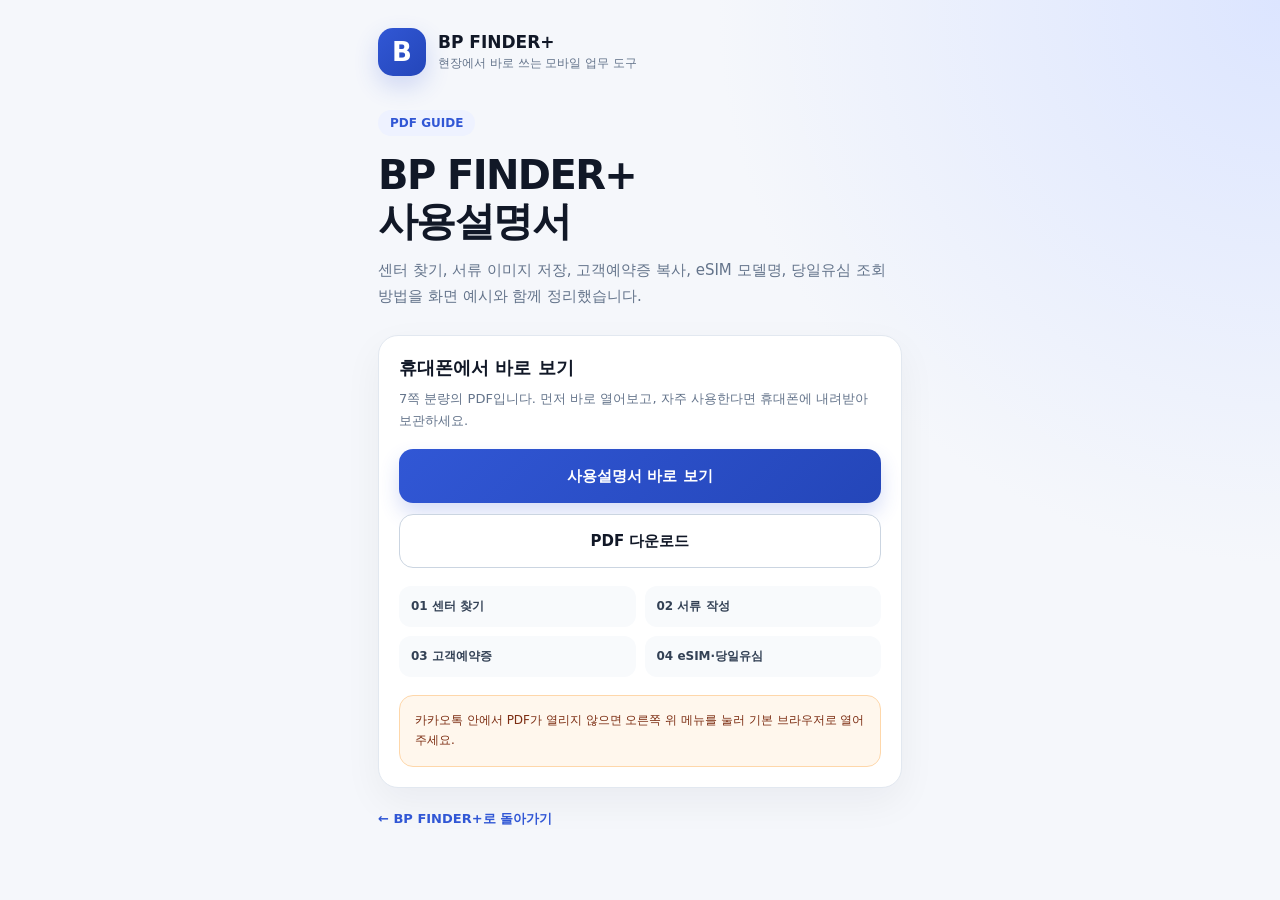
==== manual/index.html @ 26e93723 "Add BP Finder usage guide" ====
<!doctype html>
<html lang="ko">
<head>
  <meta charset="utf-8">
  <meta name="viewport" content="width=device-width,initial-scale=1,viewport-fit=cover">
  <meta name="robots" content="noindex,nofollow,noarchive,nosnippet,noimageindex">
  <meta name="googlebot" content="noindex,nofollow,noarchive,nosnippet,noimageindex">
  <meta name="naverbot" content="noindex,nofollow,noarchive,nosnippet,noimageindex">
  <meta name="theme-color" content="#3157d5">
  <title>BP FINDER+ 사용설명서</title>
  <style>
    :root{color-scheme:light;--ink:#111827;--muted:#64748b;--blue:#3157d5;--blue2:#2446b9;--line:#e2e8f0;--soft:#eef2ff}
    *{box-sizing:border-box}
    body{margin:0;min-height:100dvh;background:radial-gradient(circle at 100% 0,#dce5ff 0,transparent 36%),#f5f7fb;color:var(--ink);font-family:system-ui,-apple-system,"Apple SD Gothic Neo","Noto Sans KR",sans-serif}
    main{width:min(100%,560px);margin:0 auto;padding:calc(28px + env(safe-area-inset-top)) 18px calc(34px + env(safe-area-inset-bottom))}
    .brand{display:flex;align-items:center;gap:12px;margin-bottom:34px}
    .logo{width:48px;height:48px;border-radius:15px;background:linear-gradient(135deg,var(--blue),var(--blue2));display:grid;place-items:center;color:#fff;font-size:26px;font-weight:900;box-shadow:0 10px 24px #3157d533}
    .brand b{display:block;font-size:17px}.brand span{display:block;margin-top:3px;color:var(--muted);font-size:12px}
    .eyebrow{display:inline-flex;padding:6px 12px;border-radius:999px;background:var(--soft);color:var(--blue);font-size:12px;font-weight:800}
    h1{margin:16px 0 12px;font-size:clamp(28px,8vw,40px);line-height:1.16;letter-spacing:-.04em}
    .lead{margin:0;color:var(--muted);font-size:15px;line-height:1.75}
    .card{margin-top:26px;padding:20px;border:1px solid var(--line);border-radius:20px;background:#fff;box-shadow:0 14px 38px #0f172a0d}
    .card h2{margin:0 0 8px;font-size:18px}.card p{margin:0;color:var(--muted);font-size:13px;line-height:1.65}
    .actions{display:grid;gap:11px;margin-top:18px}
    a.button{min-height:54px;border-radius:14px;display:flex;align-items:center;justify-content:center;text-decoration:none;font-size:15px;font-weight:850}
    a.primary{background:linear-gradient(135deg,var(--blue),var(--blue2));color:#fff;box-shadow:0 10px 20px #3157d533}
    a.secondary{border:1px solid #cbd5e1;background:#fff;color:var(--ink)}
    .chapters{display:grid;grid-template-columns:1fr 1fr;gap:9px;margin-top:18px}
    .chapter{padding:12px;border-radius:12px;background:#f8fafc;color:#334155;font-size:12px;font-weight:750}
    .tip{margin-top:18px;padding:15px;border-radius:14px;background:#fff7ed;border:1px solid #fed7aa;font-size:12px;line-height:1.65;color:#7c2d12}
    .back{display:inline-flex;margin-top:22px;color:var(--blue);font-size:13px;font-weight:800;text-decoration:none}
  </style>
</head>
<body>
  <main>
    <div class="brand"><div class="logo">B</div><div><b>BP FINDER+</b><span>현장에서 바로 쓰는 모바일 업무 도구</span></div></div>
    <span class="eyebrow">PDF GUIDE</span>
    <h1>BP FINDER+<br>사용설명서</h1>
    <p class="lead">센터 찾기, 서류 이미지 저장, 고객예약증 복사, eSIM 모델명, 당일유심 조회 방법을 화면 예시와 함께 정리했습니다.</p>

    <section class="card">
      <h2>휴대폰에서 바로 보기</h2>
      <p>7쪽 분량의 PDF입니다. 먼저 바로 열어보고, 자주 사용한다면 휴대폰에 내려받아 보관하세요.</p>
      <div class="actions">
        <a class="button primary" href="./bp-finder-guide.pdf" target="_blank" rel="noopener">사용설명서 바로 보기</a>
        <a class="button secondary" href="./bp-finder-guide.pdf" download="BP-FINDER-PLUS-사용설명서.pdf">PDF 다운로드</a>
      </div>
      <div class="chapters">
        <div class="chapter">01 센터 찾기</div>
        <div class="chapter">02 서류 작성</div>
        <div class="chapter">03 고객예약증</div>
        <div class="chapter">04 eSIM·당일유심</div>
      </div>
      <div class="tip">카카오톡 안에서 PDF가 열리지 않으면 오른쪽 위 메뉴를 눌러 기본 브라우저로 열어 주세요.</div>
    </section>
    <a class="back" href="../">← BP FINDER+로 돌아가기</a>
  </main>
</body>
</html>
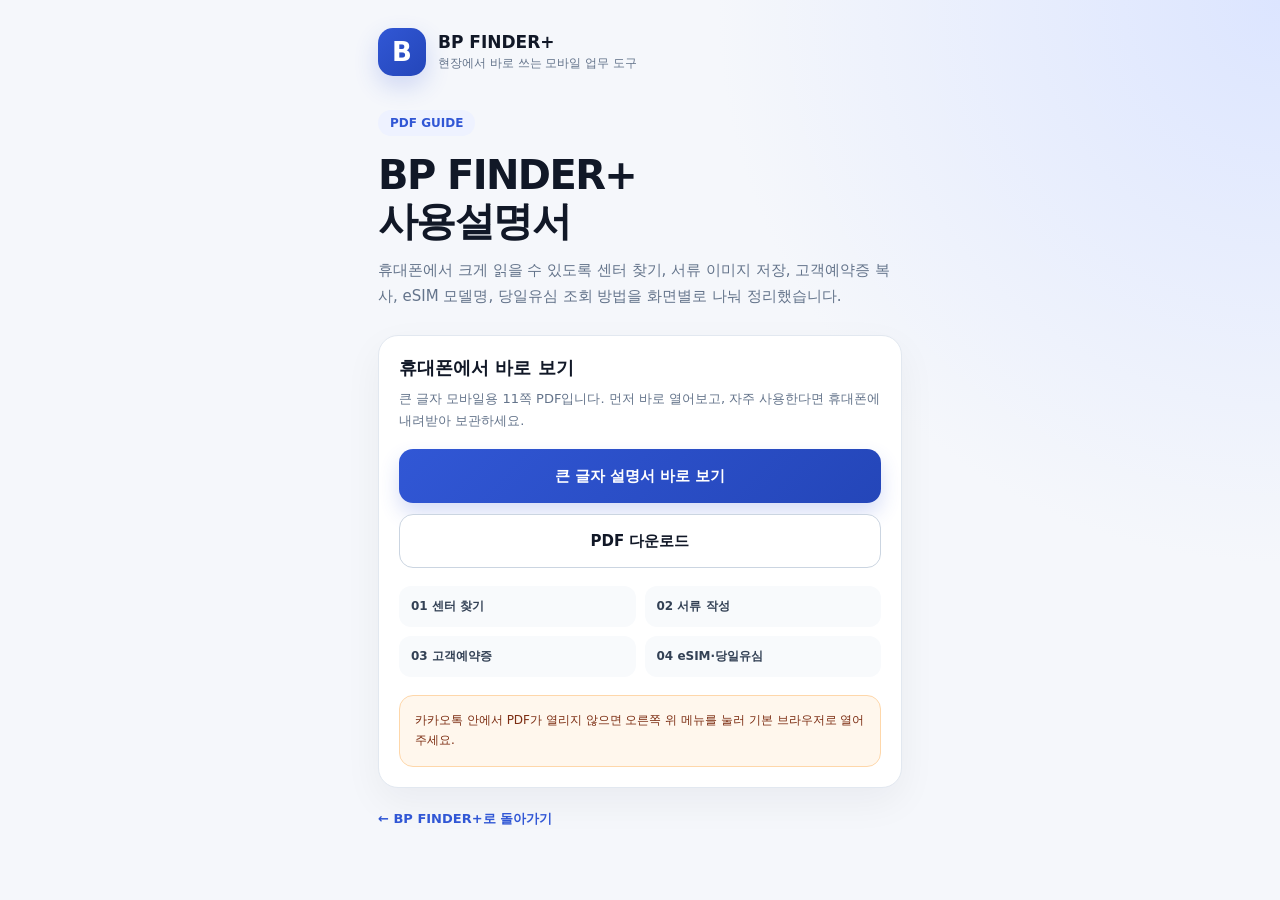
==== commit 3724abf0: "Improve mobile guide and visit date formatting" ====
--- a/manual/index.html
+++ b/manual/index.html
@@ -36,14 +36,14 @@
     <div class="brand"><div class="logo">B</div><div><b>BP FINDER+</b><span>현장에서 바로 쓰는 모바일 업무 도구</span></div></div>
     <span class="eyebrow">PDF GUIDE</span>
     <h1>BP FINDER+<br>사용설명서</h1>
-    <p class="lead">센터 찾기, 서류 이미지 저장, 고객예약증 복사, eSIM 모델명, 당일유심 조회 방법을 화면 예시와 함께 정리했습니다.</p>
+    <p class="lead">휴대폰에서 크게 읽을 수 있도록 센터 찾기, 서류 이미지 저장, 고객예약증 복사, eSIM 모델명, 당일유심 조회 방법을 화면별로 나눠 정리했습니다.</p>
 
     <section class="card">
       <h2>휴대폰에서 바로 보기</h2>
-      <p>7쪽 분량의 PDF입니다. 먼저 바로 열어보고, 자주 사용한다면 휴대폰에 내려받아 보관하세요.</p>
+      <p>큰 글자 모바일용 11쪽 PDF입니다. 먼저 바로 열어보고, 자주 사용한다면 휴대폰에 내려받아 보관하세요.</p>
       <div class="actions">
-        <a class="button primary" href="./bp-finder-guide.pdf" target="_blank" rel="noopener">사용설명서 바로 보기</a>
-        <a class="button secondary" href="./bp-finder-guide.pdf" download="BP-FINDER-PLUS-사용설명서.pdf">PDF 다운로드</a>
+        <a class="button primary" href="./bp-finder-guide.pdf?v=20260822-2" target="_blank" rel="noopener">큰 글자 설명서 바로 보기</a>
+        <a class="button secondary" href="./bp-finder-guide.pdf?v=20260822-2" download="BP-FINDER-PLUS-모바일-사용설명서.pdf">PDF 다운로드</a>
       </div>
       <div class="chapters">
         <div class="chapter">01 센터 찾기</div>
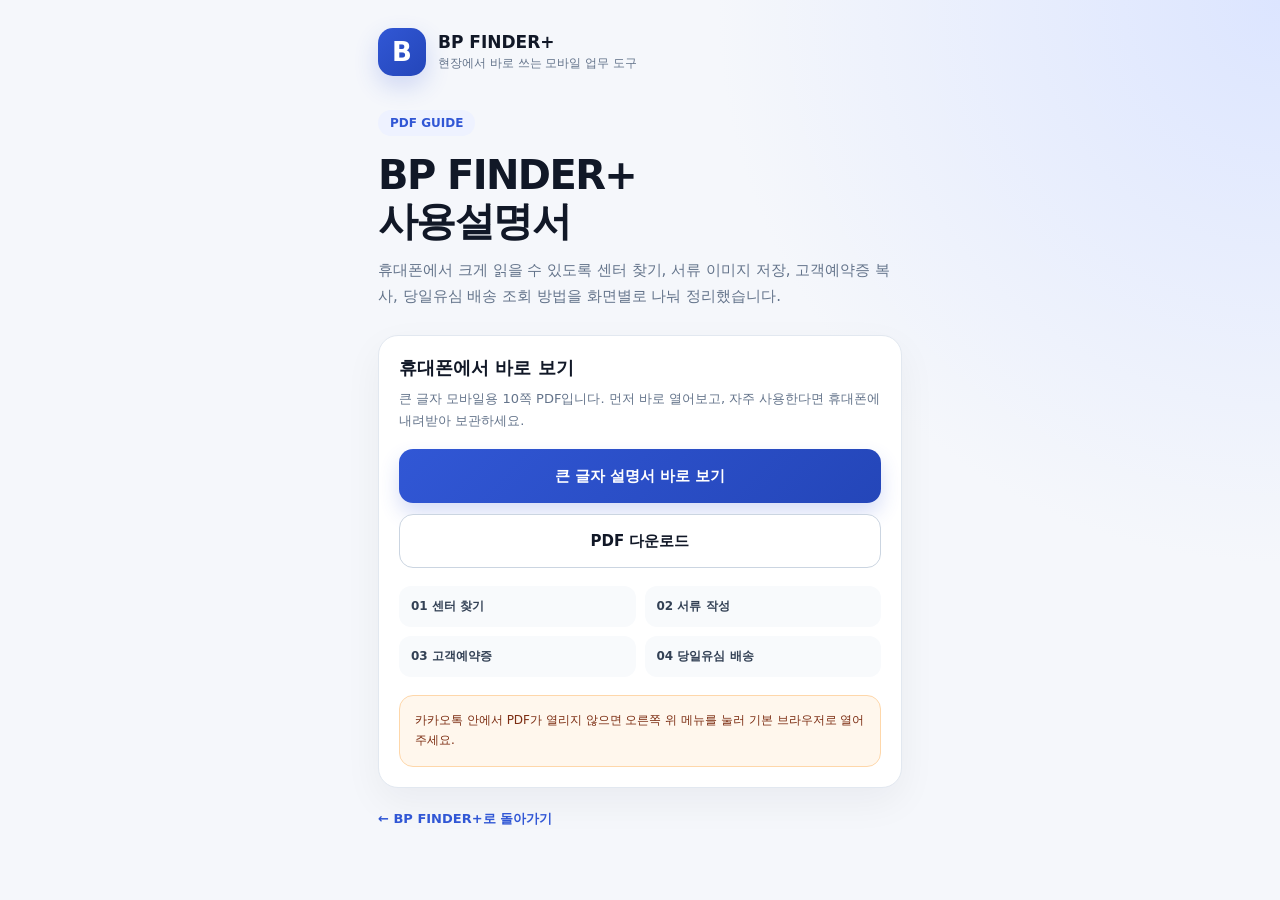
==== commit ecf7ab62: "Remove the eSIM model-name tool" ====
--- a/manual/index.html
+++ b/manual/index.html
@@ -1,6 +1,13 @@
 <!doctype html>
 <html lang="ko">
 <head>
+  <script>
+    // Retire the GitHub Pages UI, including saved home-screen tool links.
+    if (location.hostname === "prepaid1215.github.io") {
+      document.documentElement.style.display = "none";
+      location.replace("/bp-finder/moved.html");
+    }
+  </script>
   <meta charset="utf-8">
   <meta name="viewport" content="width=device-width,initial-scale=1,viewport-fit=cover">
   <meta name="robots" content="noindex,nofollow,noarchive,nosnippet,noimageindex">
@@ -36,20 +43,20 @@
     <div class="brand"><div class="logo">B</div><div><b>BP FINDER+</b><span>현장에서 바로 쓰는 모바일 업무 도구</span></div></div>
     <span class="eyebrow">PDF GUIDE</span>
     <h1>BP FINDER+<br>사용설명서</h1>
-    <p class="lead">휴대폰에서 크게 읽을 수 있도록 센터 찾기, 서류 이미지 저장, 고객예약증 복사, eSIM 모델명, 당일유심 조회 방법을 화면별로 나눠 정리했습니다.</p>
+    <p class="lead">휴대폰에서 크게 읽을 수 있도록 센터 찾기, 서류 이미지 저장, 고객예약증 복사, 당일유심 배송 조회 방법을 화면별로 나눠 정리했습니다.</p>
 
     <section class="card">
       <h2>휴대폰에서 바로 보기</h2>
-      <p>큰 글자 모바일용 11쪽 PDF입니다. 먼저 바로 열어보고, 자주 사용한다면 휴대폰에 내려받아 보관하세요.</p>
+      <p>큰 글자 모바일용 10쪽 PDF입니다. 먼저 바로 열어보고, 자주 사용한다면 휴대폰에 내려받아 보관하세요.</p>
       <div class="actions">
-        <a class="button primary" href="./bp-finder-guide.pdf?v=20260822-2" target="_blank" rel="noopener">큰 글자 설명서 바로 보기</a>
-        <a class="button secondary" href="./bp-finder-guide.pdf?v=20260822-2" download="BP-FINDER-PLUS-모바일-사용설명서.pdf">PDF 다운로드</a>
+        <a class="button primary" href="./bp-finder-guide.pdf?v=20261123" target="_blank" rel="noopener">큰 글자 설명서 바로 보기</a>
+        <a class="button secondary" href="./bp-finder-guide.pdf?v=20261123" download="BP-FINDER-PLUS-모바일-사용설명서.pdf">PDF 다운로드</a>
       </div>
       <div class="chapters">
         <div class="chapter">01 센터 찾기</div>
         <div class="chapter">02 서류 작성</div>
         <div class="chapter">03 고객예약증</div>
-        <div class="chapter">04 eSIM·당일유심</div>
+        <div class="chapter">04 당일유심 배송</div>
       </div>
       <div class="tip">카카오톡 안에서 PDF가 열리지 않으면 오른쪽 위 메뉴를 눌러 기본 브라우저로 열어 주세요.</div>
     </section>
